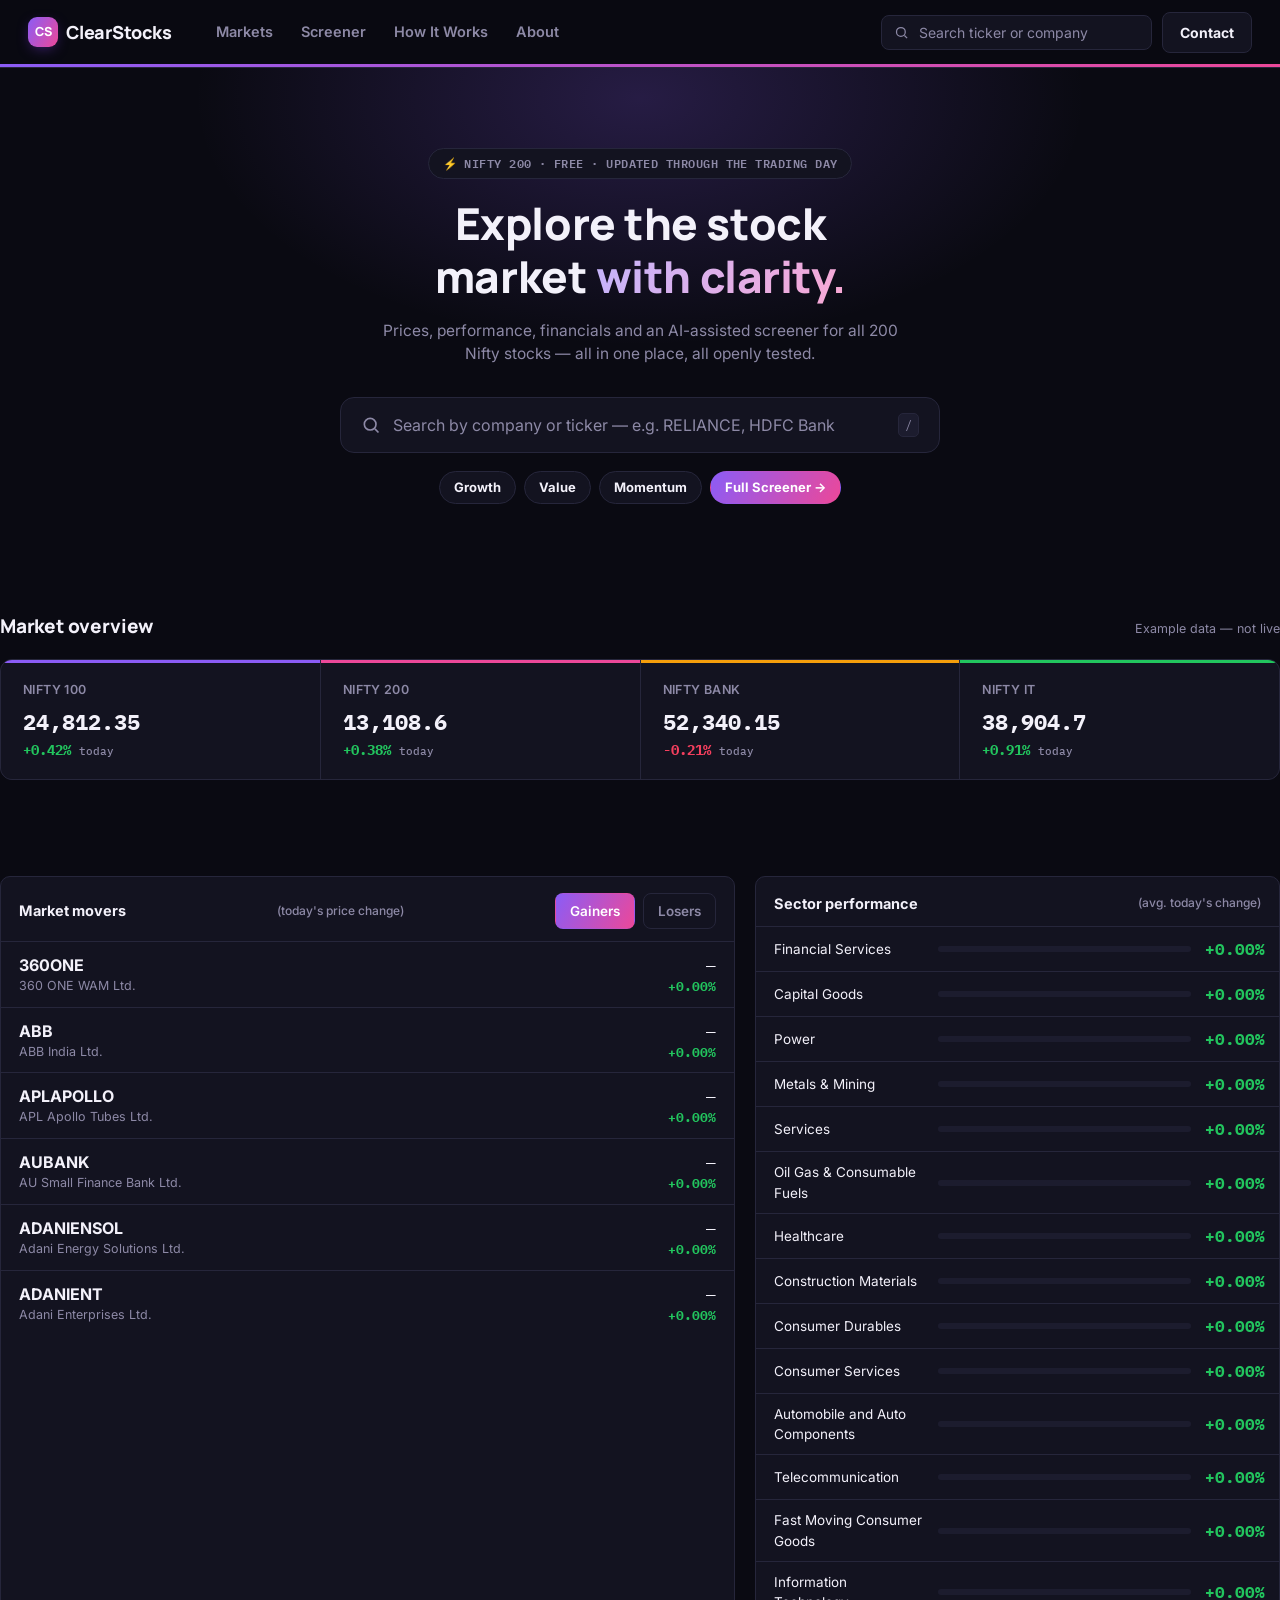
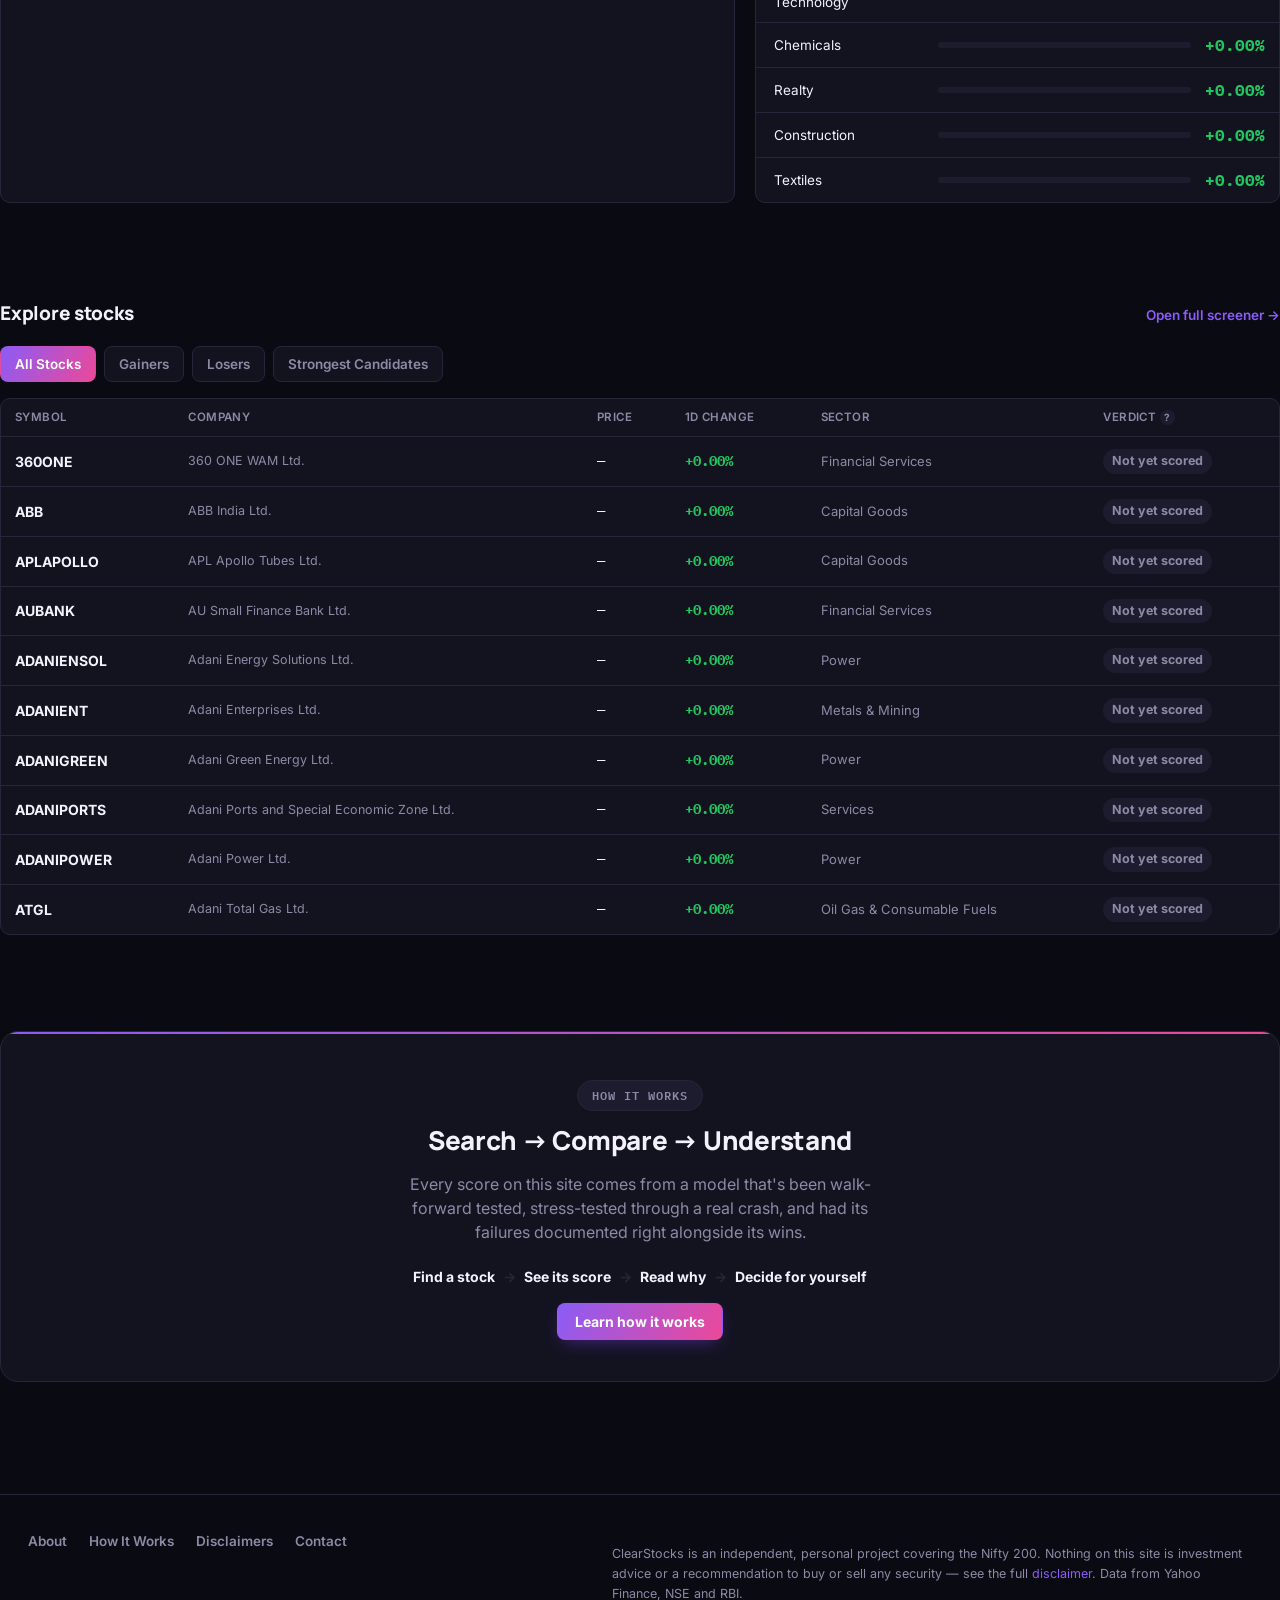
==== index.html @ 3dfa53f1 "Initial commit" ====
<!doctype html>
<html lang="en">
<head>
<meta charset="UTF-8">
<meta name="viewport" content="width=device-width, initial-scale=1.0">
<title>ClearStocks — Market data, made simple</title>
<link rel="preconnect" href="https://fonts.googleapis.com">
<link rel="preconnect" href="https://fonts.gstatic.com" crossorigin>
<link href="https://fonts.googleapis.com/css2?family=Inter:wght@400;500;600;700&family=Manrope:wght@700;800&family=IBM+Plex+Mono:wght@500;600&display=swap" rel="stylesheet">
<link rel="stylesheet" href="styles.css">
<link rel="manifest" href="manifest.json">
<meta name="theme-color" content="#7C3AED">
<style>
.hero{
  position:relative;overflow:hidden;text-align:center;padding:80px 0 60px;
  background:var(--bg);
}
.hero::before{
  content:"";position:absolute;top:-220px;left:50%;transform:translateX(-50%);
  width:900px;height:500px;border-radius:50%;
  background:radial-gradient(ellipse, rgba(139,92,246,.22), transparent 70%);
  pointer-events:none;
}
.hero > *{position:relative;z-index:1;}
.hero .eyebrow{
  display:inline-block;margin-bottom:18px;color:var(--text-muted);background:var(--card);
  border:1px solid var(--border);padding:6px 14px;border-radius:100px;
  font-weight:600;letter-spacing:.04em;
}
.hero h1{font-size:44px;max-width:760px;margin:0 auto;color:var(--text);line-height:1.2;}
.hero h1 .grad-text{background:linear-gradient(120deg,#C4B5FD,#F9A8D4);-webkit-background-clip:text;background-clip:text;color:transparent;}
.hero p.sub{max-width:540px;margin:16px auto 0;color:var(--text-muted);font-size:15.5px;}
.hero-search{
  max-width:600px;margin:32px auto 0;display:flex;align-items:center;gap:10px;
  background:var(--card);border:1.5px solid var(--border);border-radius:14px;
  padding:15px 20px;
}
.hero-search svg{color:var(--text-muted);flex-shrink:0;}
.hero-search input{flex:1;border:none;outline:none;font-size:16px;font-family:"Inter",sans-serif;background:none;color:var(--text);}
.hero-search input::placeholder{color:var(--text-muted);}
.hero-search kbd{
  font-family:"IBM Plex Mono",monospace;font-size:11.5px;color:var(--text-muted);
  border:1px solid var(--border);border-radius:5px;padding:2px 6px;background:var(--card-2);
}
.hero-tags{display:flex;justify-content:center;gap:8px;margin-top:18px;flex-wrap:wrap;}
.hero-tags a{
  font-size:13px;font-weight:700;color:var(--text);
  border:1px solid var(--border);border-radius:100px;padding:6px 14px;background:var(--card);
}
.hero-tags a:hover{background:var(--grad);border-color:transparent;color:#fff;}
.hero-tags a:last-child{background:var(--grad);border-color:transparent;color:#fff;}

.idx-strip{display:grid;grid-template-columns:repeat(4,1fr);gap:1px;background:var(--border);border:1px solid var(--border);border-radius:12px;overflow:hidden;}
.idx-tile{background:var(--card);padding:18px 22px;border-top:3px solid transparent;}
.idx-tile:nth-child(1){border-top-color:var(--accent);}
.idx-tile:nth-child(2){border-top-color:var(--accent-2);}
.idx-tile:nth-child(3){border-top-color:var(--gold);}
.idx-tile:nth-child(4){border-top-color:var(--green);}
.idx-tile .name{font-size:12.5px;color:var(--text-muted);font-weight:600;text-transform:uppercase;letter-spacing:.03em;}
.idx-tile .val{font-size:22px;font-weight:700;margin-top:6px;}
.idx-tile .chg{font-size:13.5px;margin-top:2px;display:block;}
@media (max-width:760px){.idx-strip{grid-template-columns:repeat(2,1fr);}}

.movers-grid{display:grid;grid-template-columns:1.4fr 1fr;gap:20px;}
@media (max-width:900px){.movers-grid{grid-template-columns:1fr;}}
.mover-row{display:flex;align-items:center;justify-content:space-between;padding:11px 18px;border-bottom:1px solid var(--border);}
.mover-row:last-child{border-bottom:none;}
.mover-row:hover{background:var(--card-2);cursor:pointer;}
.mover-left{display:flex;flex-direction:column;}
.sector-row{display:flex;align-items:center;justify-content:space-between;padding:10px 18px;border-bottom:1px solid var(--border);gap:14px;}
.sector-row:last-child{border-bottom:none;}
.sector-bar-track{flex:1;height:6px;border-radius:3px;background:var(--card-2);overflow:hidden;}
.sector-bar-fill{height:100%;border-radius:3px;}
.card-title{font-size:14.5px;font-weight:700;padding:16px 18px 12px;border-bottom:1px solid var(--border);display:flex;justify-content:space-between;align-items:center;}
.tab-pills{display:flex;gap:8px;margin-bottom:16px;flex-wrap:wrap;}
.tab-pill{
  font-size:13.5px;font-weight:600;padding:7px 14px;border-radius:8px;border:1px solid var(--border);
  background:var(--card);cursor:pointer;color:var(--text-muted);
}
.tab-pill.active{background:var(--grad);color:#fff;border-color:transparent;}

.hiw-band{
  position:relative;overflow:hidden;
  background:var(--card);border:1px solid var(--border);
  border-radius:18px;padding:48px 40px;text-align:center;
}
.hiw-band::before{
  content:"";position:absolute;top:0;left:0;right:0;height:2px;background:var(--grad);
}
.hiw-band > *{position:relative;z-index:1;}
.hiw-band .eyebrow{color:var(--text-muted);background:var(--card-2);border:1px solid var(--border);padding:6px 14px;border-radius:100px;display:inline-block;}
.hiw-band p{color:var(--text-muted) !important;}
.hiw-steps{display:flex;justify-content:center;gap:8px;margin:22px 0;flex-wrap:wrap;color:var(--text);font-weight:700;font-size:14px;}
.hiw-steps span.arrow{color:var(--border);}
</style>
</head>
<body>

<nav class="nav">
  <div class="nav-inner">
    <a class="logo" href="index.html"><span class="mark">CS</span>ClearStocks</a>
    <div class="nav-links">
      <a href="index.html#markets">Markets</a>
      <a href="screener.html">Screener</a>
      <a href="how-it-works.html">How It Works</a>
      <a href="about.html">About</a>
    </div>
    <div class="nav-right">
      <div class="search-box" style="position:relative;">
        <svg width="15" height="15" viewBox="0 0 24 24" fill="none" stroke="currentColor" stroke-width="2"><circle cx="11" cy="11" r="7"/><path d="M21 21l-4.3-4.3"/></svg>
        <input id="global-search" type="text" placeholder="Search ticker or company">
        <div id="search-results" style="display:none;position:absolute;top:calc(100% + 8px);right:0;width:320px;background:var(--card);border:1px solid var(--border);border-radius:10px;box-shadow:0 16px 40px -12px rgba(0,0,0,.6);overflow:hidden;"></div>
      </div>
      <a class="btn" href="contact.html">Contact</a>
    </div>
  </div>
</nav>

<main>
  <section class="hero container">
    <span class="eyebrow">⚡ Nifty 200 · Free · Updated through the trading day</span>
    <h1>Explore the stock market <span class="grad-text">with clarity.</span></h1>
    <p class="sub">Prices, performance, financials and an AI-assisted screener for all 200 Nifty stocks — all in one place, all openly tested.</p>
    <div class="hero-search">
      <svg width="20" height="20" viewBox="0 0 24 24" fill="none" stroke="currentColor" stroke-width="2"><circle cx="11" cy="11" r="7"/><path d="M21 21l-4.3-4.3"/></svg>
      <input type="text" placeholder="Search by company or ticker — e.g. RELIANCE, HDFC Bank">
      <kbd>/</kbd>
    </div>
    <div class="hero-tags">
      <a href="screener.html?screen=growth">Growth</a>
      <a href="screener.html?screen=value">Value</a>
      <a href="screener.html?screen=momentum">Momentum</a>
      <a href="screener.html">Full Screener →</a>
    </div>
  </section>

  <section class="section container" id="markets">
    <div id="banner-slot"></div>
    <div class="section-head">
      <h2 style="font-size:19px;">Market overview</h2>
      <span style="font-size:12.5px;color:var(--text-muted);" id="updated-label">—</span>
    </div>
    <div class="idx-strip" id="idx-strip"></div>
  </section>

  <section class="section container">
    <div class="movers-grid">
      <div class="card">
        <div class="card-title">
          Market movers <span style="font-weight:500;color:var(--text-muted);font-size:12px;">(today's price change)</span>
          <div class="tab-pills" style="margin:0;">
            <span class="tab-pill active" data-movers="gainers">Gainers</span>
            <span class="tab-pill" data-movers="losers">Losers</span>
          </div>
        </div>
        <div id="movers-list"></div>
      </div>
      <div class="card">
        <div class="card-title">Sector performance <span style="font-weight:500;color:var(--text-muted);font-size:12px;">(avg. today's change)</span></div>
        <div id="sector-list"></div>
      </div>
    </div>
  </section>

  <section class="section container" id="explore">
    <div class="section-head">
      <h2 style="font-size:19px;">Explore stocks</h2>
      <a href="screener.html" style="font-size:13.5px;font-weight:600;color:var(--accent);">Open full screener →</a>
    </div>
    <div class="tab-pills" id="explore-tabs">
      <span class="tab-pill active" data-filter="all">All Stocks</span>
      <span class="tab-pill" data-filter="gainers">Gainers</span>
      <span class="tab-pill" data-filter="losers">Losers</span>
      <span class="tab-pill" data-filter="active">Strongest Candidates</span>
    </div>
    <div class="card" style="overflow-x:auto;">
      <table id="explore-table">
        <thead><tr><th>Symbol</th><th>Company</th><th>Price</th><th>1D Change</th><th>Sector</th><th>Verdict <span class="info-dot">?<span class="tip">Cheap/Fair/Expensive compares the stock's price to others in its own sector right now — not to its own past price.</span></span></th></tr></thead>
        <tbody></tbody>
      </table>
    </div>
  </section>

  <section class="section container">
    <div class="hiw-band">
      <span class="eyebrow">How it works</span>
      <h2 style="font-size:26px;margin-top:10px;">Search → Compare → Understand</h2>
      <p style="color:var(--text-muted);max-width:480px;margin:12px auto 0;">Every score on this site comes from a model that's been walk-forward tested, stress-tested through a real crash, and had its failures documented right alongside its wins.</p>
      <div class="hiw-steps">
        <span>Find a stock</span><span class="arrow">→</span><span>See its score</span><span class="arrow">→</span><span>Read why</span><span class="arrow">→</span><span>Decide for yourself</span>
      </div>
      <a class="btn primary" href="how-it-works.html">Learn how it works</a>
    </div>
  </section>
</main>

<footer>
  <div class="footer-inner">
    <div class="footer-links">
      <a href="about.html">About</a>
      <a href="how-it-works.html">How It Works</a>
      <a href="disclaimer.html">Disclaimers</a>
      <a href="contact.html">Contact</a>
    </div>
    <p class="footer-note">ClearStocks is an independent, personal project covering the Nifty 200. Nothing on this site is investment advice or a recommendation to buy or sell any security — see the full <a href="disclaimer.html" style="color:var(--accent);">disclaimer</a>. Data from Yahoo Finance, NSE and RBI.</p>
  </div>
</footer>

<script src="app.js"></script>
<script>
const SECTOR_COLOR = { pos: "#16A34A", neg: "#E11D48", flat: "#94A3B8" };

function renderIndices() {
  document.getElementById("idx-strip").innerHTML = SAMPLE_INDICES.map(i => `
    <div class="idx-tile">
      <div class="name">${i.name}</div>
      <div class="val num">${i.value.toLocaleString("en-IN")}</div>
      <span class="chg ${chgClass(i.change_pct)} num">${fmtPct(i.change_pct)} <span style="font-weight:500;color:var(--text-muted);font-size:11px;">today</span></span>
    </div>`).join("");
}

function renderMovers(kind) {
  const sorted = [...STOCKS].sort((a,b) => kind === "gainers" ? b.day_change_pct - a.day_change_pct : a.day_change_pct - b.day_change_pct);
  document.getElementById("movers-list").innerHTML = sorted.slice(0,6).map(s => `
    <div class="mover-row" data-symbol="${s.symbol}">
      <div class="mover-left"><span class="sym">${s.symbol}</span><span class="company-name">${s.name}</span></div>
      <div style="text-align:right;">
        <div class="num">${fmtPrice(s.current_price)}</div>
        <div class="chg ${chgClass(s.day_change_pct)} num" style="font-size:12.5px;">${fmtPct(s.day_change_pct)}</div>
      </div>
    </div>`).join("");
}

function renderSectors() {
  const bySector = {};
  STOCKS.forEach(s => { (bySector[s.sector] ||= []).push(s.day_change_pct); });
  const rows = Object.entries(bySector).map(([sector, vals]) => ({
    sector, avg: vals.reduce((a,b)=>a+b,0)/vals.length
  })).sort((a,b) => b.avg - a.avg);
  const maxAbs = Math.max(...rows.map(r => Math.abs(r.avg)), 1);
  document.getElementById("sector-list").innerHTML = rows.map(r => `
    <div class="sector-row">
      <span style="font-size:13.5px;flex-shrink:0;width:150px;">${r.sector}</span>
      <div class="sector-bar-track"><div class="sector-bar-fill" style="width:${Math.min(100, Math.abs(r.avg)/maxAbs*100)}%;background:${r.avg>=0?SECTOR_COLOR.pos:SECTOR_COLOR.neg};margin-left:${r.avg<0?0:0}%;"></div></div>
      <span class="chg ${chgClass(r.avg)} num" style="width:56px;text-align:right;flex-shrink:0;">${fmtPct(r.avg)}</span>
    </div>`).join("");
}

function renderExplore(filter) {
  let rows = [...STOCKS];
  if (filter === "gainers") rows = rows.filter(s=>s.day_change_pct>0).sort((a,b)=>b.day_change_pct-a.day_change_pct);
  else if (filter === "losers") rows = rows.filter(s=>s.day_change_pct<0).sort((a,b)=>a.day_change_pct-b.day_change_pct);
  else if (filter === "active") rows = rows.filter(s=>s.interpretation && s.interpretation.startsWith("STRONGEST"));
  rows = rows.slice(0, 10);
  document.querySelector("#explore-table tbody").innerHTML = rows.map(s => `
    <tr data-symbol="${s.symbol}">
      <td class="sym">${s.symbol}</td>
      <td class="company-name">${s.name}</td>
      <td class="num">${fmtPrice(s.current_price)}</td>
      <td class="chg ${chgClass(s.day_change_pct)} num">${fmtPct(s.day_change_pct)}</td>
      <td style="color:var(--text-muted);font-size:13px;">${s.sector}</td>
      <td><span class="pill ${verdictClass(s.valuation_verdict)}">${(s.valuation_verdict||"—").split(" (")[0]}</span></td>
    </tr>`).join("");
}

function goToStock(symbol) { window.location.href = `stock.html?symbol=${symbol}`; }

(async function init() {
  await loadStockData();
  document.getElementById("banner-slot").innerHTML = sampleBanner();
  document.getElementById("updated-label").textContent = LAST_UPDATED ? `Updated ${LAST_UPDATED}` : "Example data — not live";
  renderIndices();
  renderMovers("gainers");
  renderSectors();
  renderExplore("all");
  initNav();

  document.querySelectorAll('[data-movers]').forEach(el => el.onclick = () => {
    document.querySelectorAll('[data-movers]').forEach(x=>x.classList.remove('active'));
    el.classList.add('active');
    renderMovers(el.dataset.movers);
  });
  document.querySelectorAll('#explore-tabs [data-filter]').forEach(el => el.onclick = () => {
    document.querySelectorAll('#explore-tabs [data-filter]').forEach(x=>x.classList.remove('active'));
    el.classList.add('active');
    renderExplore(el.dataset.filter);
  });
  document.body.addEventListener('click', (e) => {
    const row = e.target.closest('[data-symbol]');
    if (row) goToStock(row.dataset.symbol);
  });
})();
</script>
</body>
</html>
---- styles.css ----
:root{
  --bg:#0A0A12;
  --card:#131320;
  --card-2:#1C1C2E;
  --text:#F3F1FA;
  --text-muted:#8D89A6;
  --border:#26263B;
  --green:#22C55E;
  --green-bg:rgba(34,197,94,.14);
  --red:#F43F5E;
  --red-bg:rgba(244,63,94,.14);
  --accent:#8B5CF6;
  --accent-2:#EC4899;
  --accent-bg:rgba(139,92,246,.16);
  --gold:#F59E0B;
  --gold-bg:rgba(245,158,11,.14);
  --violet:#8B5CF6;
  --grad: linear-gradient(120deg, var(--accent), var(--accent-2));
  --ink:#F3F1FA;
}
*{box-sizing:border-box;}
html,body{margin:0;padding:0;}
body{
  background:var(--bg);
  color:var(--text);
  font-family:"Inter", -apple-system, "Segoe UI", sans-serif;
  line-height:1.5;
  -webkit-font-smoothing:antialiased;
}
h1,h2,h3,h4{
  font-family:"Manrope", "Inter", sans-serif;
  font-weight:800;
  margin:0;
  text-wrap:balance;
  letter-spacing:-0.01em;
}
a{color:inherit;text-decoration:none;}
.num{font-family:"IBM Plex Mono", monospace; font-variant-numeric:tabular-nums;}
.container{max-width:1320px;margin:0 auto;padding:0 28px;}

/* ---------- Nav ---------- */
.nav{
  position:sticky;top:0;z-index:50;
  background:rgba(10,10,18,0.82);
  backdrop-filter:blur(10px);
  border-bottom:1px solid var(--border);
}
.nav::after{
  content:"";display:block;height:3px;
  background:var(--grad);
}
.nav-inner{
  max-width:1320px;margin:0 auto;padding:0 28px;
  height:64px;display:flex;align-items:center;gap:32px;
}
.logo{display:flex;align-items:center;gap:8px;font-family:"Manrope",sans-serif;font-weight:800;font-size:18px;white-space:nowrap;}
.logo .mark{
  width:30px;height:30px;border-radius:9px;
  background:var(--grad);
  box-shadow:0 4px 14px -4px rgba(124,58,237,.55);
  display:flex;align-items:center;justify-content:center;color:#fff;font-size:12.5px;font-weight:800;
  letter-spacing:-0.02em;
}
.logo{letter-spacing:-0.01em;}
.nav-links{display:flex;gap:4px;flex:1;}
.nav-links a{
  padding:8px 12px;border-radius:6px;font-size:14.5px;font-weight:600;color:var(--text-muted);
  transition:background .12s, color .12s;
}
.nav-links a:hover{background:var(--card-2);color:var(--text);}
.nav-links a.active{color:var(--accent);background:var(--accent-bg);}
.nav-links a:focus, .nav-links a:focus-visible,
.btn:focus, .btn:focus-visible,
.hero-tags a:focus, .hero-tags a:focus-visible{
  outline:2px solid var(--accent);outline-offset:2px;border-radius:6px;
}
.nav-right{display:flex;align-items:center;gap:10px;}
.search-box{
  display:flex;align-items:center;gap:8px;
  background:var(--card);border:1px solid var(--border);border-radius:8px;
  padding:7px 12px;min-width:220px;
}
.search-box input{
  border:none;outline:none;background:none;font-size:14px;color:var(--text);width:100%;
  font-family:"Inter",sans-serif;
}
.search-box input::placeholder{color:var(--text-muted);}
.search-box svg{flex-shrink:0;color:var(--text-muted);}
.btn{
  padding:9px 17px;border-radius:8px;font-size:14px;font-weight:700;
  border:1px solid var(--border);background:var(--card);cursor:pointer;color:var(--text);
  transition:transform .1s ease, box-shadow .15s ease;
}
.btn:hover{transform:translateY(-1px);}
.btn.primary{
  background:var(--grad);color:#fff;border-color:transparent;
  box-shadow:0 6px 18px -6px rgba(124,58,237,.55);
}
.btn.primary:hover{box-shadow:0 10px 24px -6px rgba(124,58,237,.65);}
.mobile-toggle{display:none;background:none;border:none;cursor:pointer;padding:6px;}

@media (max-width:960px){
  .nav-links{display:none;}
  .search-box{min-width:0;width:150px;}
  .mobile-toggle{display:block;}
}
@media (max-width:600px){
  /* Below 600px there isn't room for the nav search box next to the logo
     and Contact button (found via mobile QA — it was pushing the whole
     page wider than the screen). Every page has its own in-page search
     or filter, so hide the nav one here rather than trying to shrink it
     further. */
  .nav-inner{padding:0 16px;gap:12px;}
  .nav-right .search-box{display:none;}
  .nav-right .btn{padding:8px 12px;font-size:13px;}
}

/* ---------- Chips / pills ---------- */
.pill{
  display:inline-flex;align-items:center;gap:4px;
  padding:3px 9px;border-radius:100px;font-size:12.5px;font-weight:700;
}
.pill.pos{color:var(--green);background:var(--green-bg);}
.pill.neg{color:var(--red);background:var(--red-bg);}
.pill.neutral{color:var(--text-muted);background:var(--card-2);}
.chg{font-weight:700;font-variant-numeric:tabular-nums;}
.chg.pos{color:var(--green);}
.chg.neg{color:var(--red);}

/* ---------- Cards ---------- */
.card{
  background:var(--card);border:1px solid var(--border);border-radius:10px;
  /* min-width:0 lets a card shrink below its content's natural width when
     it sits inside a CSS grid track (grid items default to min-width:auto,
     which otherwise lets a wide table or filter row inside the card force
     the whole grid — and the page — wider than the screen on mobile). */
  min-width:0;
}

/* ---------- Footer ---------- */
footer{border-top:1px solid var(--border);margin-top:64px;}
.footer-inner{
  max-width:1320px;margin:0 auto;padding:36px 28px 44px;
  display:flex;justify-content:space-between;align-items:flex-start;flex-wrap:wrap;gap:24px;
}
.footer-links{display:flex;gap:22px;flex-wrap:wrap;}
.footer-links a{font-size:13.5px;color:var(--text-muted);font-weight:600;}
.footer-links a:hover{color:var(--text);}
.footer-note{font-size:12.5px;color:var(--text-muted);max-width:640px;line-height:1.6;}

/* ---------- Utility ---------- */
.eyebrow{
  font-family:"IBM Plex Mono",monospace;font-size:11.5px;letter-spacing:.08em;
  text-transform:uppercase;color:var(--accent);font-weight:600;
}
.section{padding:48px 0;}
.section-head{display:flex;align-items:baseline;justify-content:space-between;margin-bottom:18px;flex-wrap:wrap;gap:10px;}
table{width:100%;border-collapse:collapse;}
th{
  text-align:left;font-size:11.5px;text-transform:uppercase;letter-spacing:.04em;
  color:var(--text-muted);font-weight:600;padding:10px 14px;border-bottom:1px solid var(--border);
}
td{padding:12px 14px;font-size:14px;border-bottom:1px solid var(--border);}
tr:last-child td{border-bottom:none;}
tbody tr{cursor:pointer;}
tbody tr:hover{background:var(--card-2);}
.sym{font-weight:700;}
.company-name{color:var(--text-muted);font-size:12.5px;}

.sample-banner{
  background:var(--gold-bg);color:var(--gold);border:1px solid rgba(245,158,11,.35);
  border-radius:8px;padding:9px 16px;font-size:12.5px;font-weight:600;
  display:flex;align-items:center;gap:8px;margin-bottom:20px;
}

/* ---------- Info tooltip (plain-language explainers) ---------- */
.info-dot{
  display:inline-flex;align-items:center;justify-content:center;
  width:15px;height:15px;border-radius:50%;background:var(--card-2);color:var(--text-muted);
  font-size:10px;font-weight:700;cursor:help;position:relative;flex-shrink:0;
}
.info-dot:hover{background:var(--accent);color:#fff;}
.info-dot .tip{
  display:none;position:absolute;bottom:130%;left:50%;transform:translateX(-50%);
  width:230px;background:var(--text);color:#fff;border-radius:8px;padding:10px 12px;
  font-size:12px;font-weight:500;line-height:1.5;z-index:60;box-shadow:0 8px 24px rgba(0,0,0,.18);
  text-align:left;
}
.info-dot:hover .tip{display:block;}

/* ---------- Score badge (renamed from "ML Score" -> Insight Score) ---------- */
.score-badge{
  display:inline-flex;align-items:center;gap:6px;padding:4px 10px 4px 4px;border-radius:100px;
  background:var(--card-2);font-weight:700;font-size:13px;
}
.score-badge .dial{
  width:24px;height:24px;border-radius:50%;
  background:conic-gradient(from -90deg, var(--accent) calc(var(--pct,50)*1%), var(--accent-2) calc(var(--pct,50)*1%) calc(var(--pct,50)*1% + 2%), var(--border) 0);
  display:flex;align-items:center;justify-content:center;
}
.score-badge .dial::after{content:"";width:16px;height:16px;border-radius:50%;background:var(--card);}

/* ---------- Chart timeframe tabs ---------- */
.chart-tabs{display:flex;gap:4px;margin-bottom:14px;}
.chart-tabs button{
  padding:6px 12px;border-radius:100px;border:1px solid var(--border);background:var(--card);
  font-size:12.5px;font-weight:600;color:var(--text-muted);cursor:pointer;font-family:"Inter",sans-serif;
}
.chart-tabs button.active{background:var(--grad);border-color:transparent;color:#fff;}

/* ---------- Explain box (plain-language callouts) ---------- */
.explain-box{
  background:var(--accent-bg);border:1px solid #BFE6E0;border-radius:10px;
  padding:14px 16px;font-size:13px;line-height:1.65;color:var(--text);
}
.explain-box b{color:var(--accent);}

.filter-chip{
  display:inline-flex;align-items:center;gap:5px;padding:5px 11px;border-radius:100px;
  border:1px solid var(--border);background:var(--card);font-size:12.5px;font-weight:600;
  color:var(--text-muted);cursor:pointer;
}
.filter-chip.active{background:var(--grad);border-color:transparent;color:#fff;}

/* ---------- Bold utility accents ---------- */
.card{transition:box-shadow .15s ease, transform .1s ease;}
.card:hover{box-shadow:0 10px 28px -14px rgba(124,58,237,.28);}
::selection{background:var(--accent);color:#fff;}
input:focus, select:focus{outline:2px solid var(--accent);outline-offset:1px;}
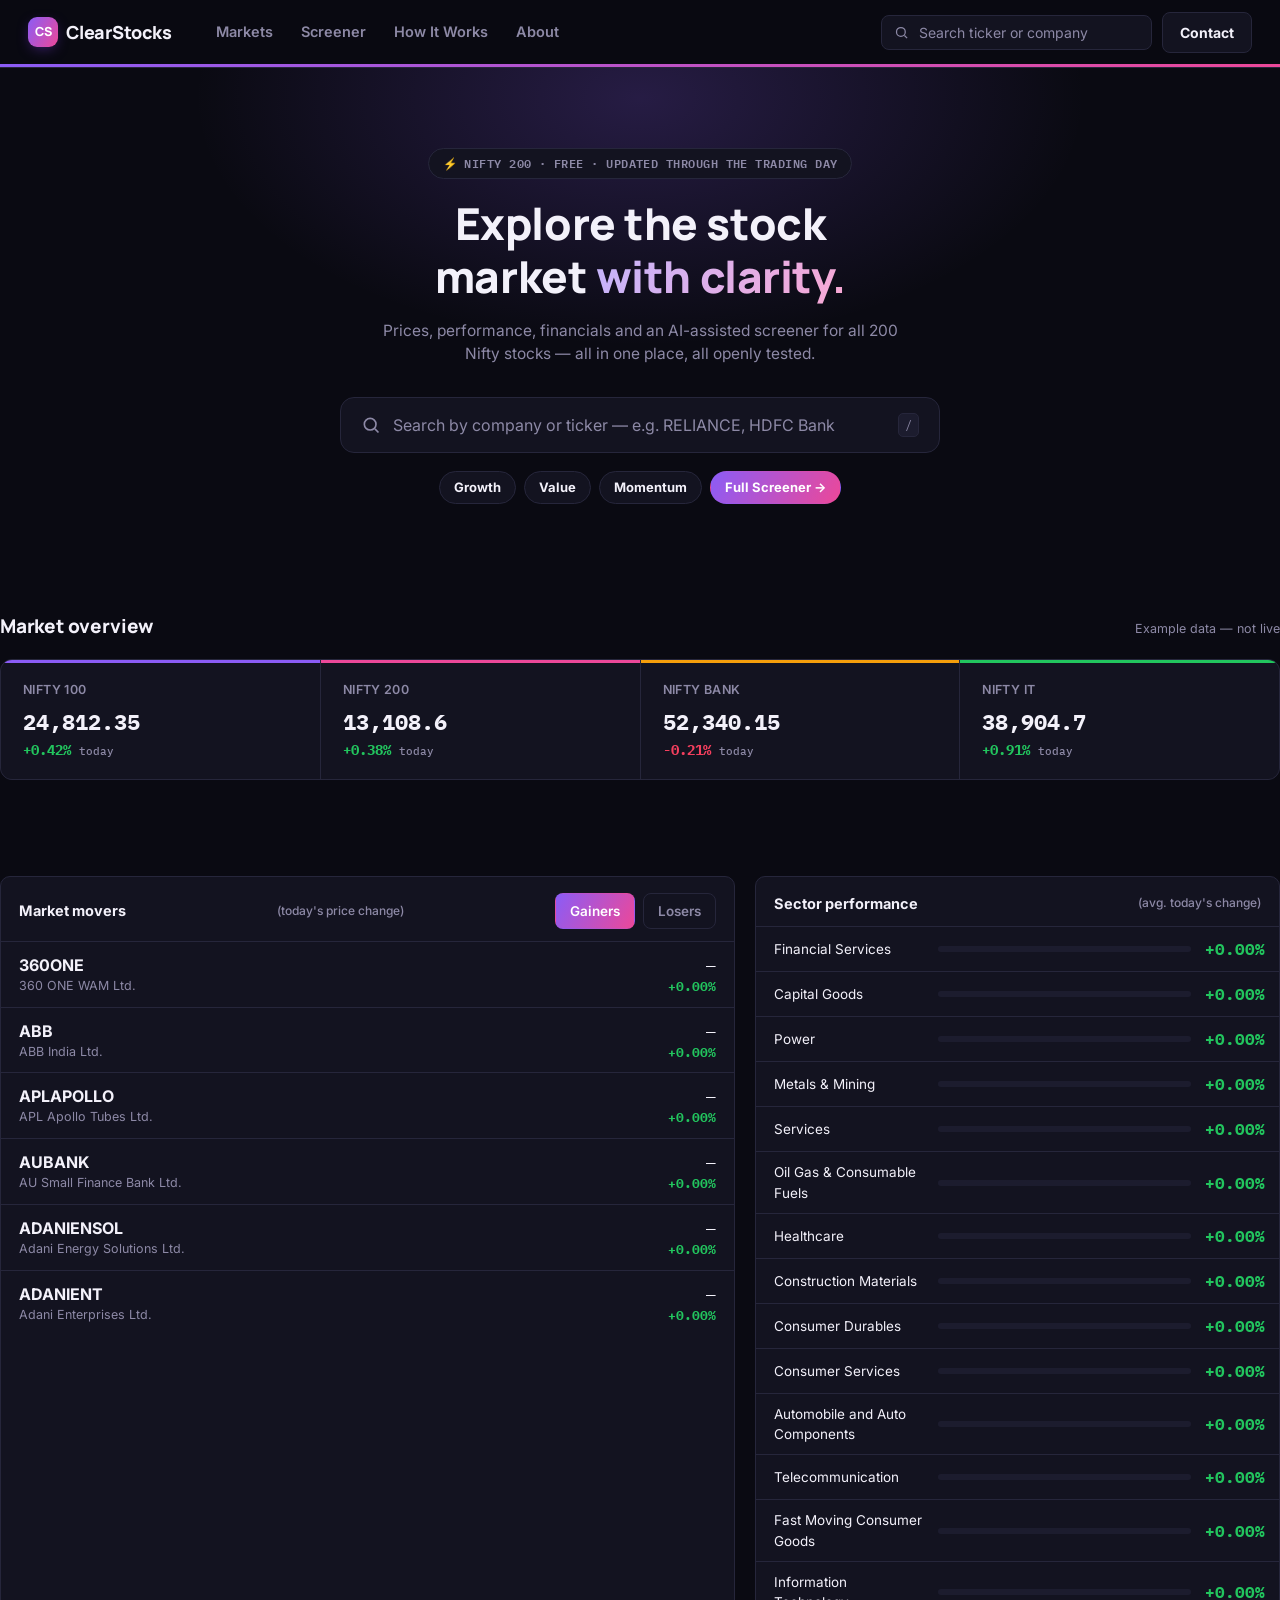
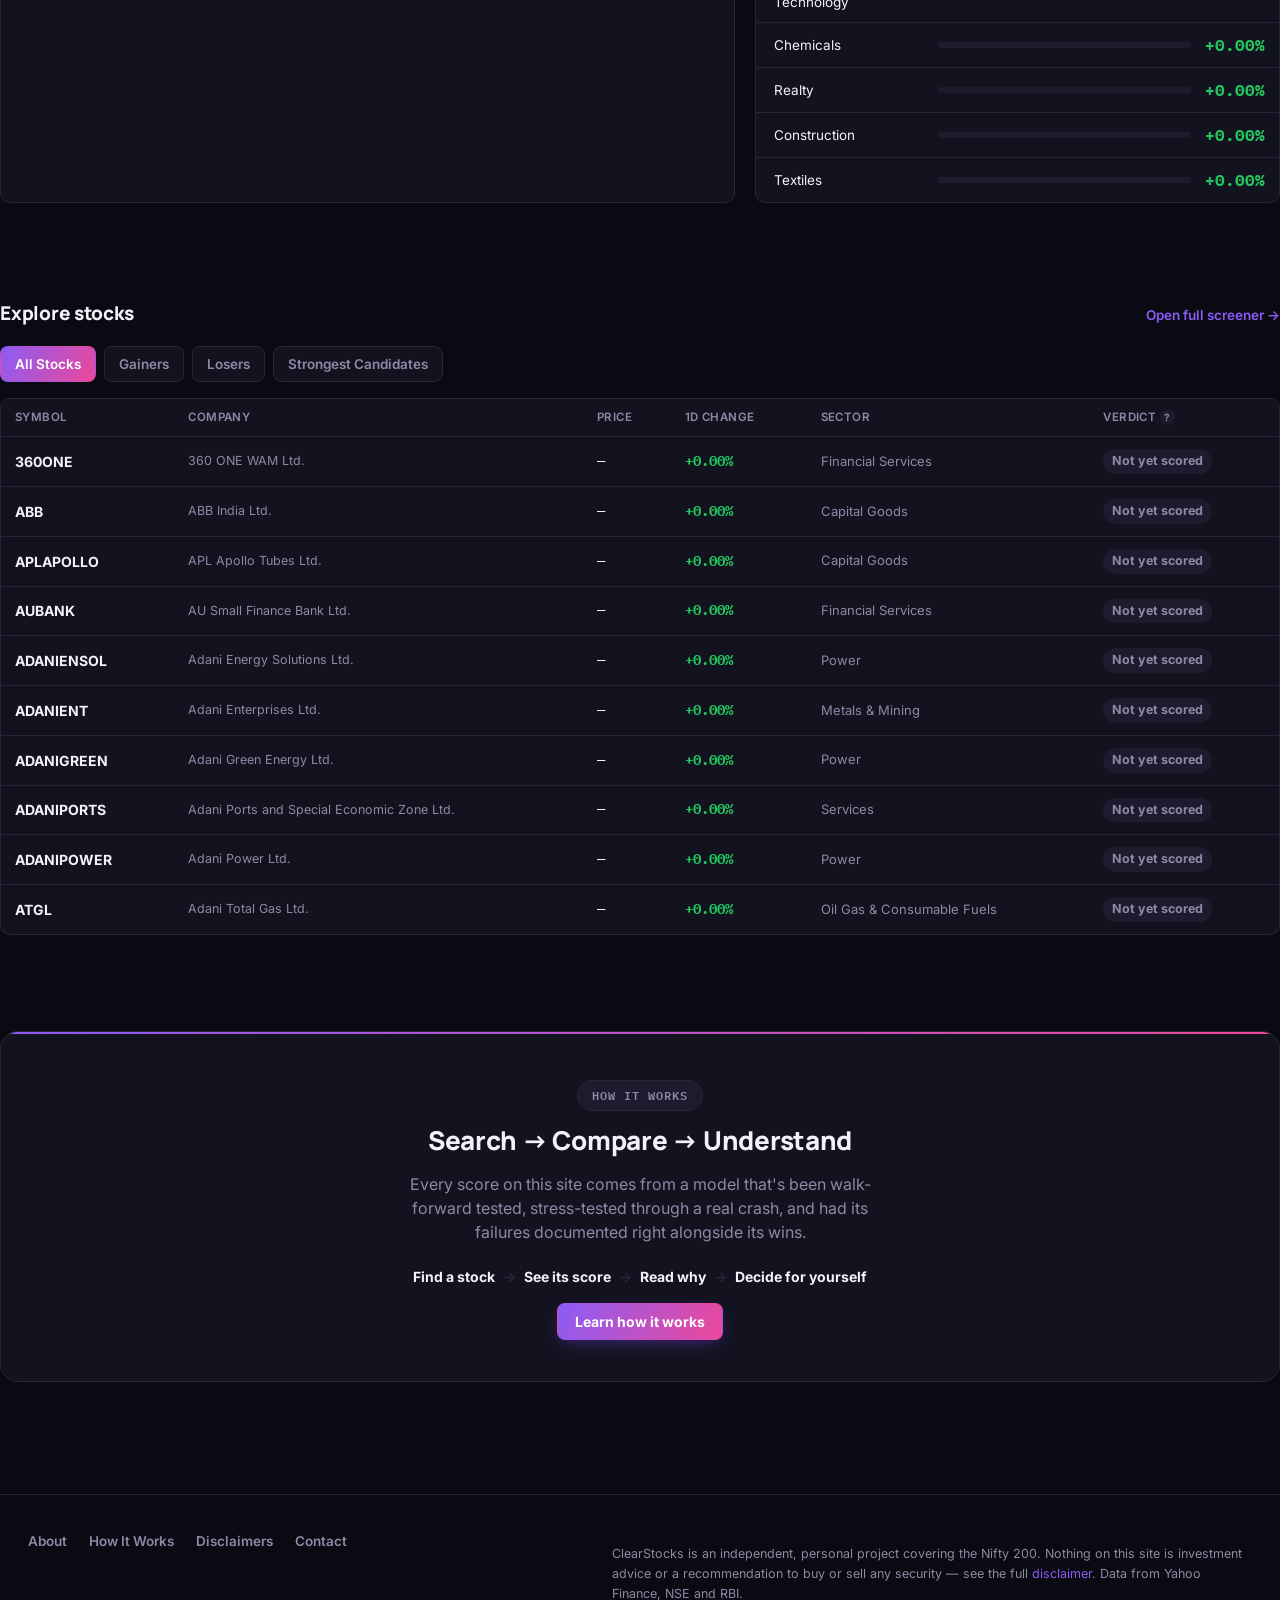
==== commit 82f58866: "Fix search, verdict pill overflow, and section tabs" ====
--- a/index.html
+++ b/index.html
@@ -121,10 +121,11 @@
     <span class="eyebrow">⚡ Nifty 200 · Free · Updated through the trading day</span>
     <h1>Explore the stock market <span class="grad-text">with clarity.</span></h1>
     <p class="sub">Prices, performance, financials and an AI-assisted screener for all 200 Nifty stocks — all in one place, all openly tested.</p>
-    <div class="hero-search">
+    <div class="hero-search" style="position:relative;z-index:5;">
       <svg width="20" height="20" viewBox="0 0 24 24" fill="none" stroke="currentColor" stroke-width="2"><circle cx="11" cy="11" r="7"/><path d="M21 21l-4.3-4.3"/></svg>
-      <input type="text" placeholder="Search by company or ticker — e.g. RELIANCE, HDFC Bank">
+      <input id="hero-search-input" type="text" placeholder="Search by company or ticker — e.g. RELIANCE, HDFC Bank">
       <kbd>/</kbd>
+      <div id="hero-search-results" style="display:none;position:absolute;top:calc(100% + 8px);left:0;right:0;background:var(--card);border:1px solid var(--border);border-radius:10px;box-shadow:0 16px 40px -12px rgba(0,0,0,.6);overflow:hidden;z-index:10;text-align:left;"></div>
     </div>
     <div class="hero-tags">
       <a href="screener.html?screen=growth">Growth</a>
@@ -259,7 +260,7 @@
       <td class="num">${fmtPrice(s.current_price)}</td>
       <td class="chg ${chgClass(s.day_change_pct)} num">${fmtPct(s.day_change_pct)}</td>
       <td style="color:var(--text-muted);font-size:13px;">${s.sector}</td>
-      <td><span class="pill ${verdictClass(s.valuation_verdict)}">${(s.valuation_verdict||"—").split(" (")[0]}</span></td>
+      <td><span class="pill ${verdictClass(s.valuation_verdict)}" title="${(s.valuation_verdict||"").replace(/"/g,'&quot;')}">${verdictShort(s.valuation_verdict)}</span></td>
     </tr>`).join("");
 }
 
--- a/styles.css
+++ b/styles.css
@@ -119,6 +119,16 @@
 .pill{
   display:inline-flex;align-items:center;gap:4px;
   padding:3px 9px;border-radius:100px;font-size:12.5px;font-weight:700;
+  max-width:100%;white-space:nowrap;overflow:hidden;text-overflow:ellipsis;
+}
+/* Some verdicts are a full sentence (the researched flagship stocks), not a
+   short "Cheap vs peers" tag. A fully-rounded pill (border-radius:100px)
+   turns into a swollen blob once that text wraps to several lines (found
+   via user report) — this variant uses a normal rounded-rectangle shape
+   and allows wrapping, for places that intentionally show the full text. */
+.pill.pill-detail{
+  border-radius:8px;white-space:normal;text-overflow:clip;
+  display:inline-block;line-height:1.4;
 }
 .pill.pos{color:var(--green);background:var(--green-bg);}
 .pill.neg{color:var(--red);background:var(--red-bg);}
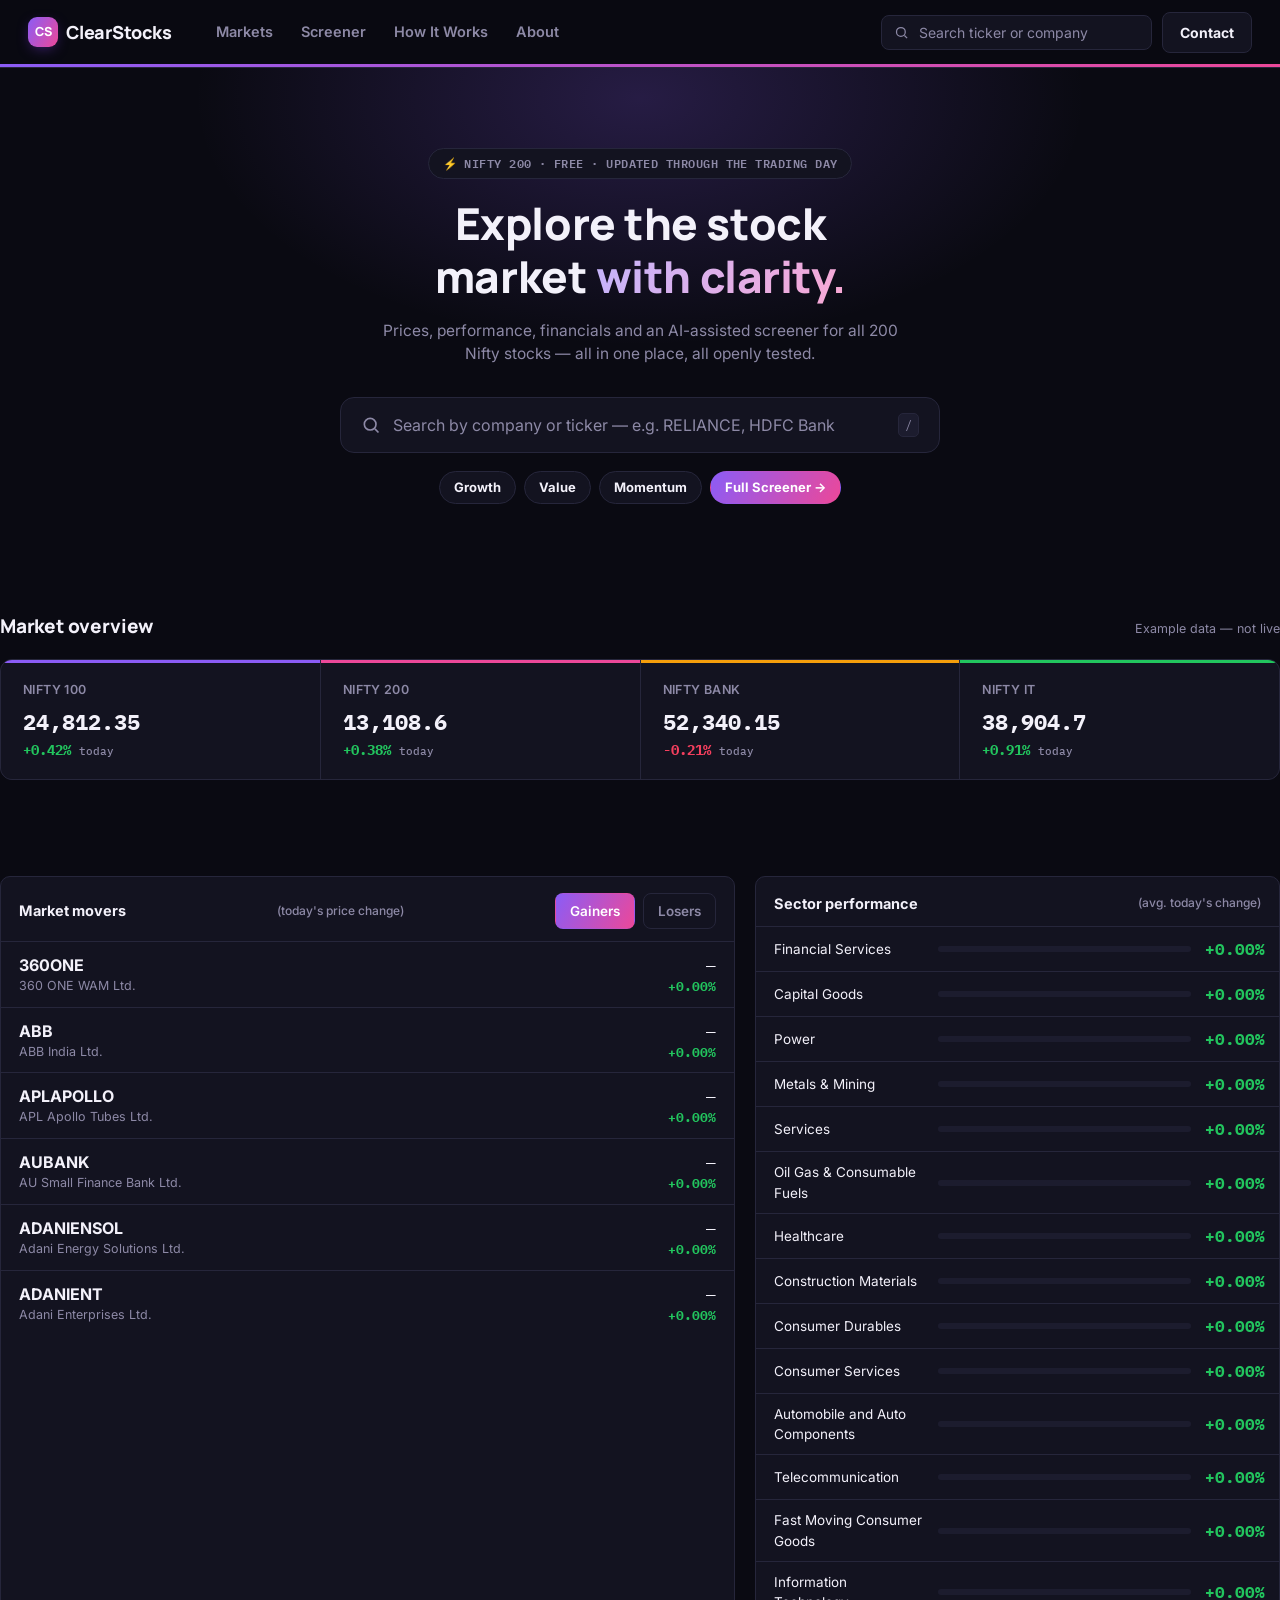
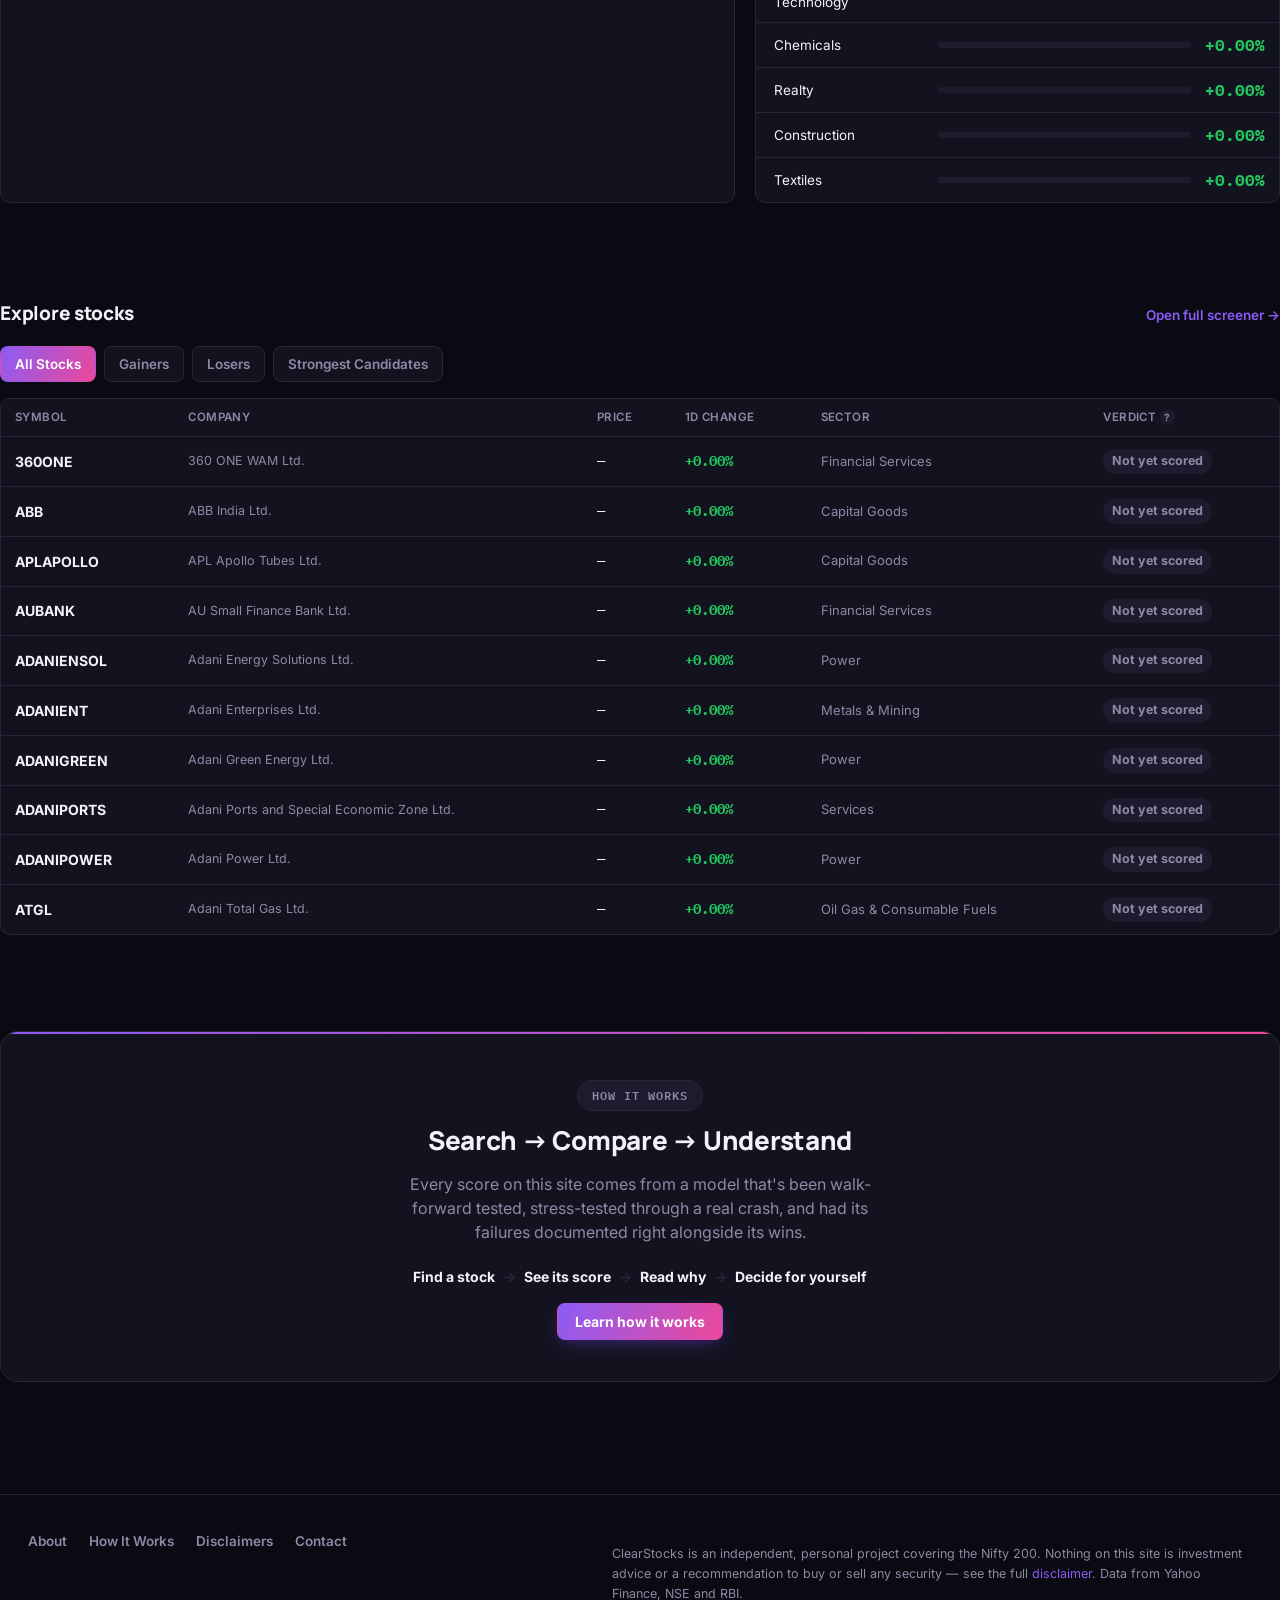
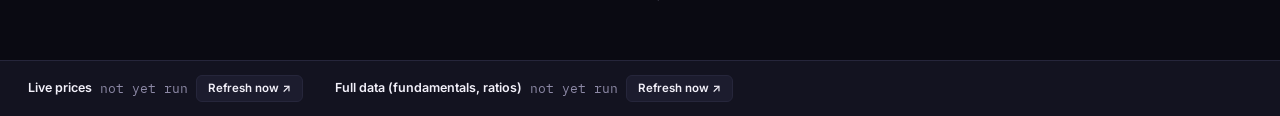
==== commit 6c0a3962: "Add weekly data refresh + on-site refresh buttons" ====
--- a/index.html
+++ b/index.html
@@ -112,8 +112,17 @@
         <div id="search-results" style="display:none;position:absolute;top:calc(100% + 8px);right:0;width:320px;background:var(--card);border:1px solid var(--border);border-radius:10px;box-shadow:0 16px 40px -12px rgba(0,0,0,.6);overflow:hidden;"></div>
       </div>
       <a class="btn" href="contact.html">Contact</a>
+      <button id="mobile-toggle" class="mobile-toggle" aria-label="Menu">
+        <svg width="22" height="22" viewBox="0 0 24 24" fill="none" stroke="currentColor" stroke-width="2"><line x1="4" y1="7" x2="20" y2="7"/><line x1="4" y1="12" x2="20" y2="12"/><line x1="4" y1="17" x2="20" y2="17"/></svg>
+      </button>
     </div>
   </div>
+  <div id="mobile-nav-panel" class="mobile-nav-panel">
+      <a href="index.html#markets">Markets</a>
+      <a href="screener.html">Screener</a>
+      <a href="how-it-works.html">How It Works</a>
+      <a href="about.html">About</a>
+      </div>
 </nav>
 
 <main>
@@ -205,6 +214,20 @@
     </div>
     <p class="footer-note">ClearStocks is an independent, personal project covering the Nifty 200. Nothing on this site is investment advice or a recommendation to buy or sell any security — see the full <a href="disclaimer.html" style="color:var(--accent);">disclaimer</a>. Data from Yahoo Finance, NSE and RBI.</p>
   </div>
+<div class="data-status-bar">
+  <div class="data-status">
+    <div class="ds-row">
+      <span class="ds-label">Live prices</span>
+      <span class="ds-time" id="ds-price-time">—</span>
+      <a class="ds-btn" href="https://github.com/sp2591996/clearstocks-website/actions/workflows/refresh-prices.yml" target="_blank" rel="noopener">Refresh now ↗</a>
+    </div>
+    <div class="ds-row">
+      <span class="ds-label">Full data (fundamentals, ratios)</span>
+      <span class="ds-time" id="ds-data-time">—</span>
+      <a class="ds-btn" href="https://github.com/sp2591996/clearstocks-website/actions/workflows/refresh-weekly.yml" target="_blank" rel="noopener">Refresh now ↗</a>
+    </div>
+  </div>
+</div>
 </footer>
 
 <script src="app.js"></script>
--- a/styles.css
+++ b/styles.css
@@ -97,12 +97,32 @@
   box-shadow:0 6px 18px -6px rgba(124,58,237,.55);
 }
 .btn.primary:hover{box-shadow:0 10px 24px -6px rgba(124,58,237,.65);}
-.mobile-toggle{display:none;background:none;border:none;cursor:pointer;padding:6px;}
+/* The .mobile-toggle button existed in CSS but no page ever had the actual
+   button element, and nothing opened a menu when nav-links got hidden
+   below 960px — mobile visitors had NO way to reach Screener, How It
+   Works, About, or Contact at all (found via user report: "no clear tabs
+   on mobile"). This adds the real hamburger button + dropdown panel. */
+.mobile-toggle{display:none;background:none;border:none;cursor:pointer;padding:6px;color:var(--text);}
+.mobile-nav-panel{
+  display:none;position:absolute;top:100%;left:0;right:0;
+  background:var(--bg,#0A0A12);border-bottom:1px solid var(--border);
+  box-shadow:0 16px 32px -12px rgba(0,0,0,.6);z-index:100;
+}
+.mobile-nav-panel.open{display:block;}
+.mobile-nav-panel a{
+  display:block;padding:14px 20px;font-size:15px;font-weight:600;color:var(--text-muted);
+  border-bottom:1px solid var(--border);
+}
+.mobile-nav-panel a:last-child{border-bottom:none;}
+.mobile-nav-panel a:hover, .mobile-nav-panel a.active{color:var(--accent);background:var(--accent-bg);}
 
 @media (max-width:960px){
   .nav-links{display:none;}
   .search-box{min-width:0;width:150px;}
   .mobile-toggle{display:block;}
+}
+@media (min-width:961px){
+  .mobile-nav-panel{display:none !important;}
 }
 @media (max-width:600px){
   /* Below 600px there isn't room for the nav search box next to the logo
@@ -147,6 +167,31 @@
   min-width:0;
 }
 
+/* ---------- Data status bar (in the footer, every page) ----------
+   Two automated jobs keep this site's numbers fresh: a 15-minute live
+   price refresh and a weekly full data refresh. A static GitHub Pages
+   site has no server of its own, so a page button can't safely trigger
+   those jobs directly — doing that would mean shipping a GitHub write
+   token to every visitor's browser, which anyone could then read and
+   abuse. Instead these "Refresh now" links open the job's own GitHub
+   Actions page in a new tab, where clicking "Run workflow" (already
+   signed in as the repo owner) starts it — one extra click, but safe. */
+.data-status-bar{border-top:1px solid var(--border);background:var(--card);}
+.data-status{
+  max-width:1320px;margin:0 auto;padding:14px 28px;
+  display:flex;flex-wrap:wrap;gap:10px 32px;font-size:12.5px;
+}
+.ds-row{display:flex;align-items:center;gap:8px;color:var(--text-muted);}
+.ds-label{font-weight:600;color:var(--text);}
+.ds-time{font-family:"IBM Plex Mono",monospace;}
+.ds-btn{
+  padding:4px 11px;border-radius:6px;border:1px solid var(--border);
+  background:var(--card-2);color:var(--text);font-weight:600;font-size:11.5px;
+  white-space:nowrap;display:inline-flex;align-items:center;gap:4px;
+}
+.ds-btn:hover{border-color:var(--accent);color:var(--accent);}
+@media (max-width:600px){.data-status{padding:14px 16px;flex-direction:column;align-items:flex-start;gap:12px;}}
+
 /* ---------- Footer ---------- */
 footer{border-top:1px solid var(--border);margin-top:64px;}
 .footer-inner{
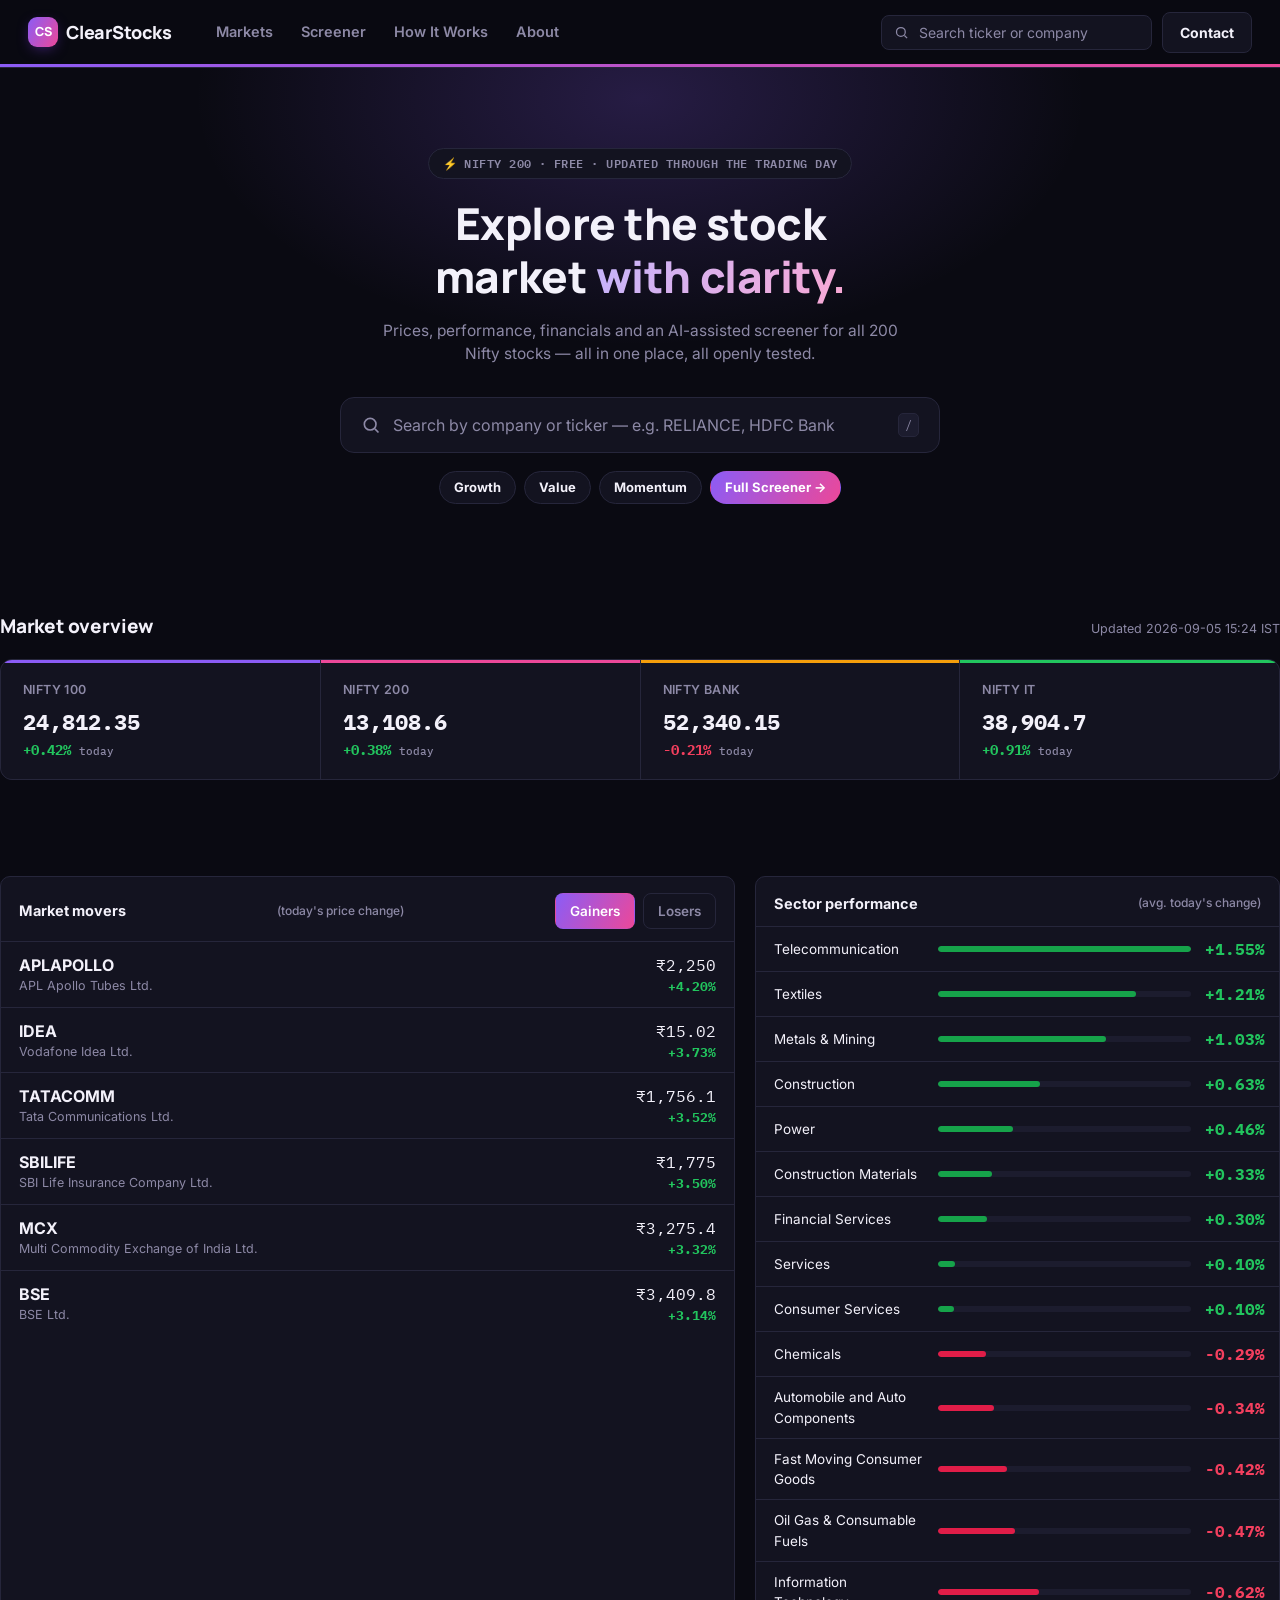
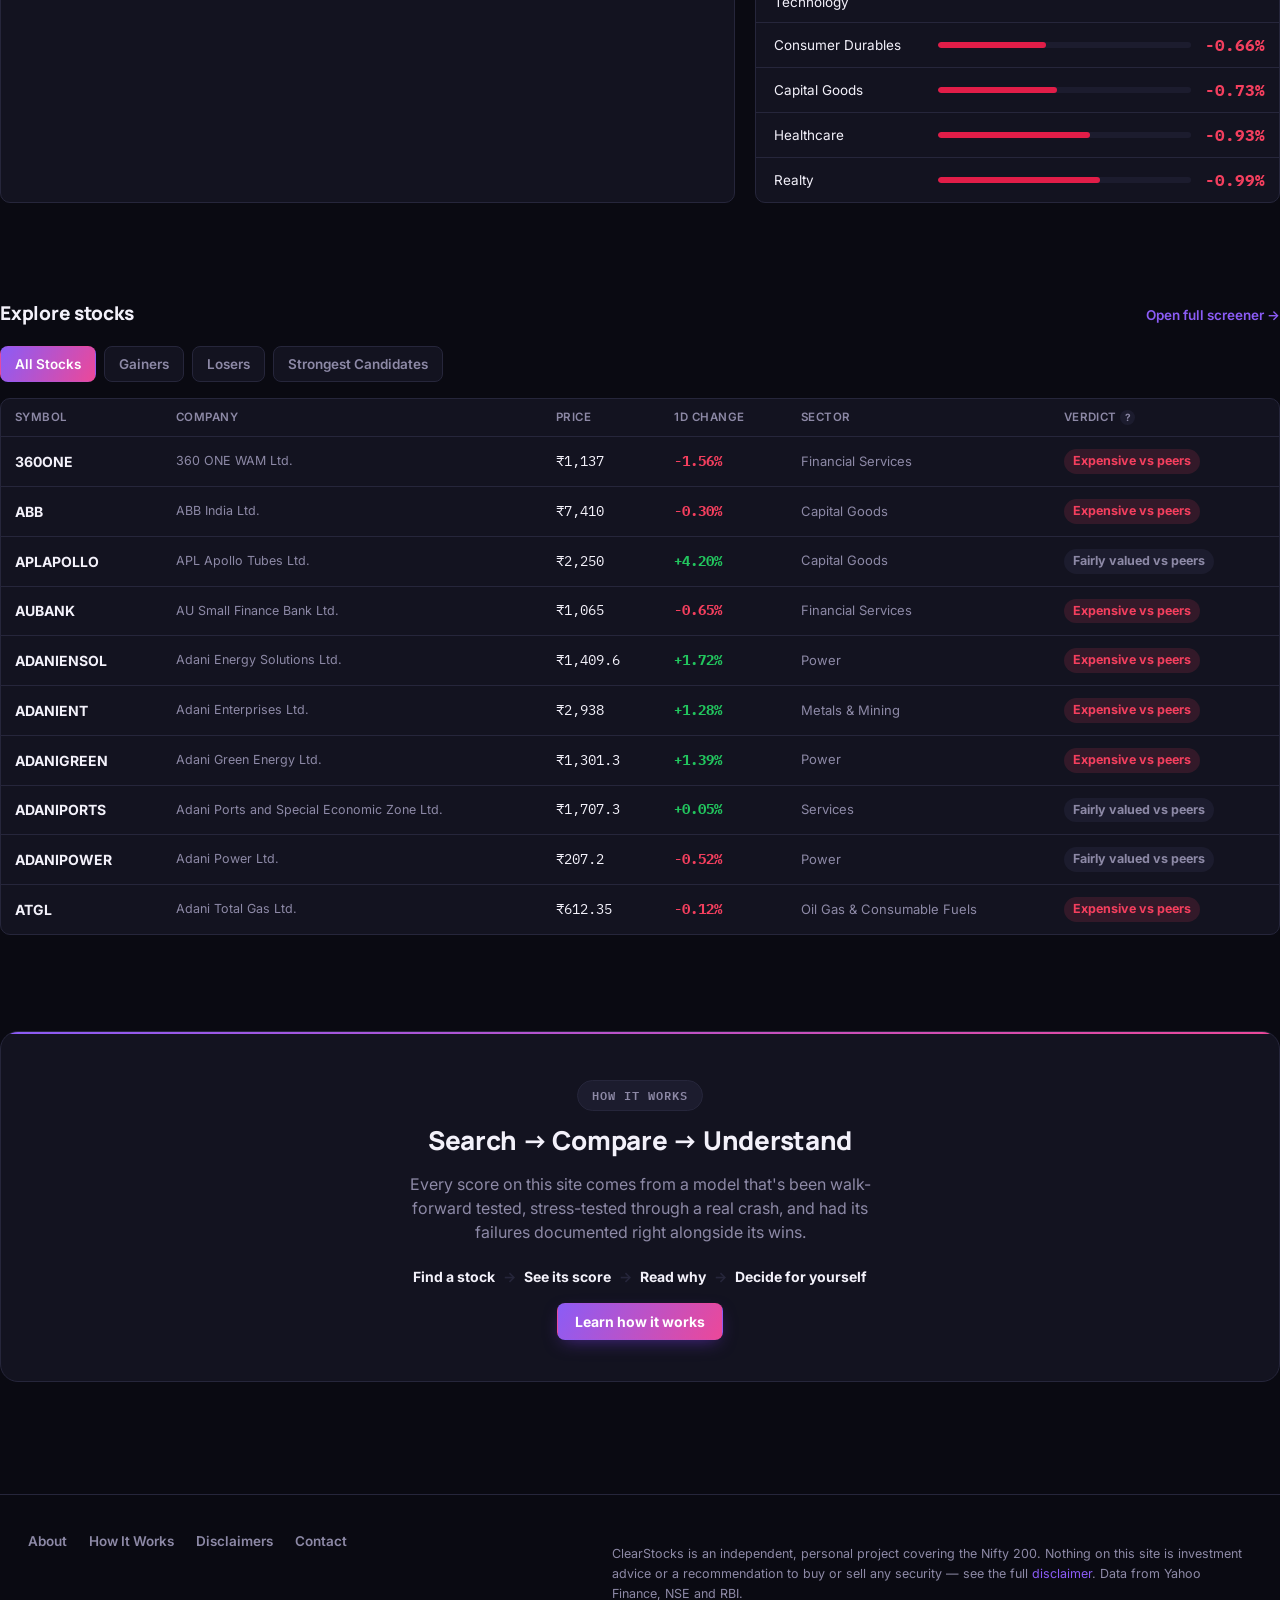
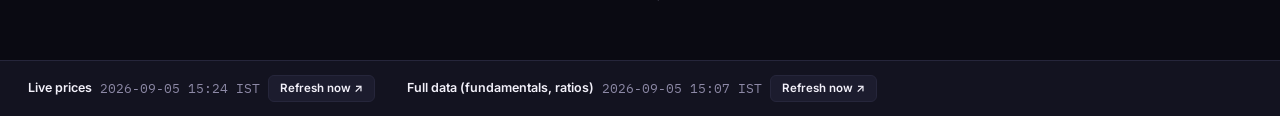
==== commit 5bdbb6da: "Fix stock page links for tickers containing an ampersand" ====
--- a/index.html
+++ b/index.html
@@ -287,7 +287,7 @@
     </tr>`).join("");
 }
 
-function goToStock(symbol) { window.location.href = `stock.html?symbol=${symbol}`; }
+function goToStock(symbol) { window.location.href = `stock.html?symbol=${encodeURIComponent(symbol)}`; }
 
 (async function init() {
   await loadStockData();
